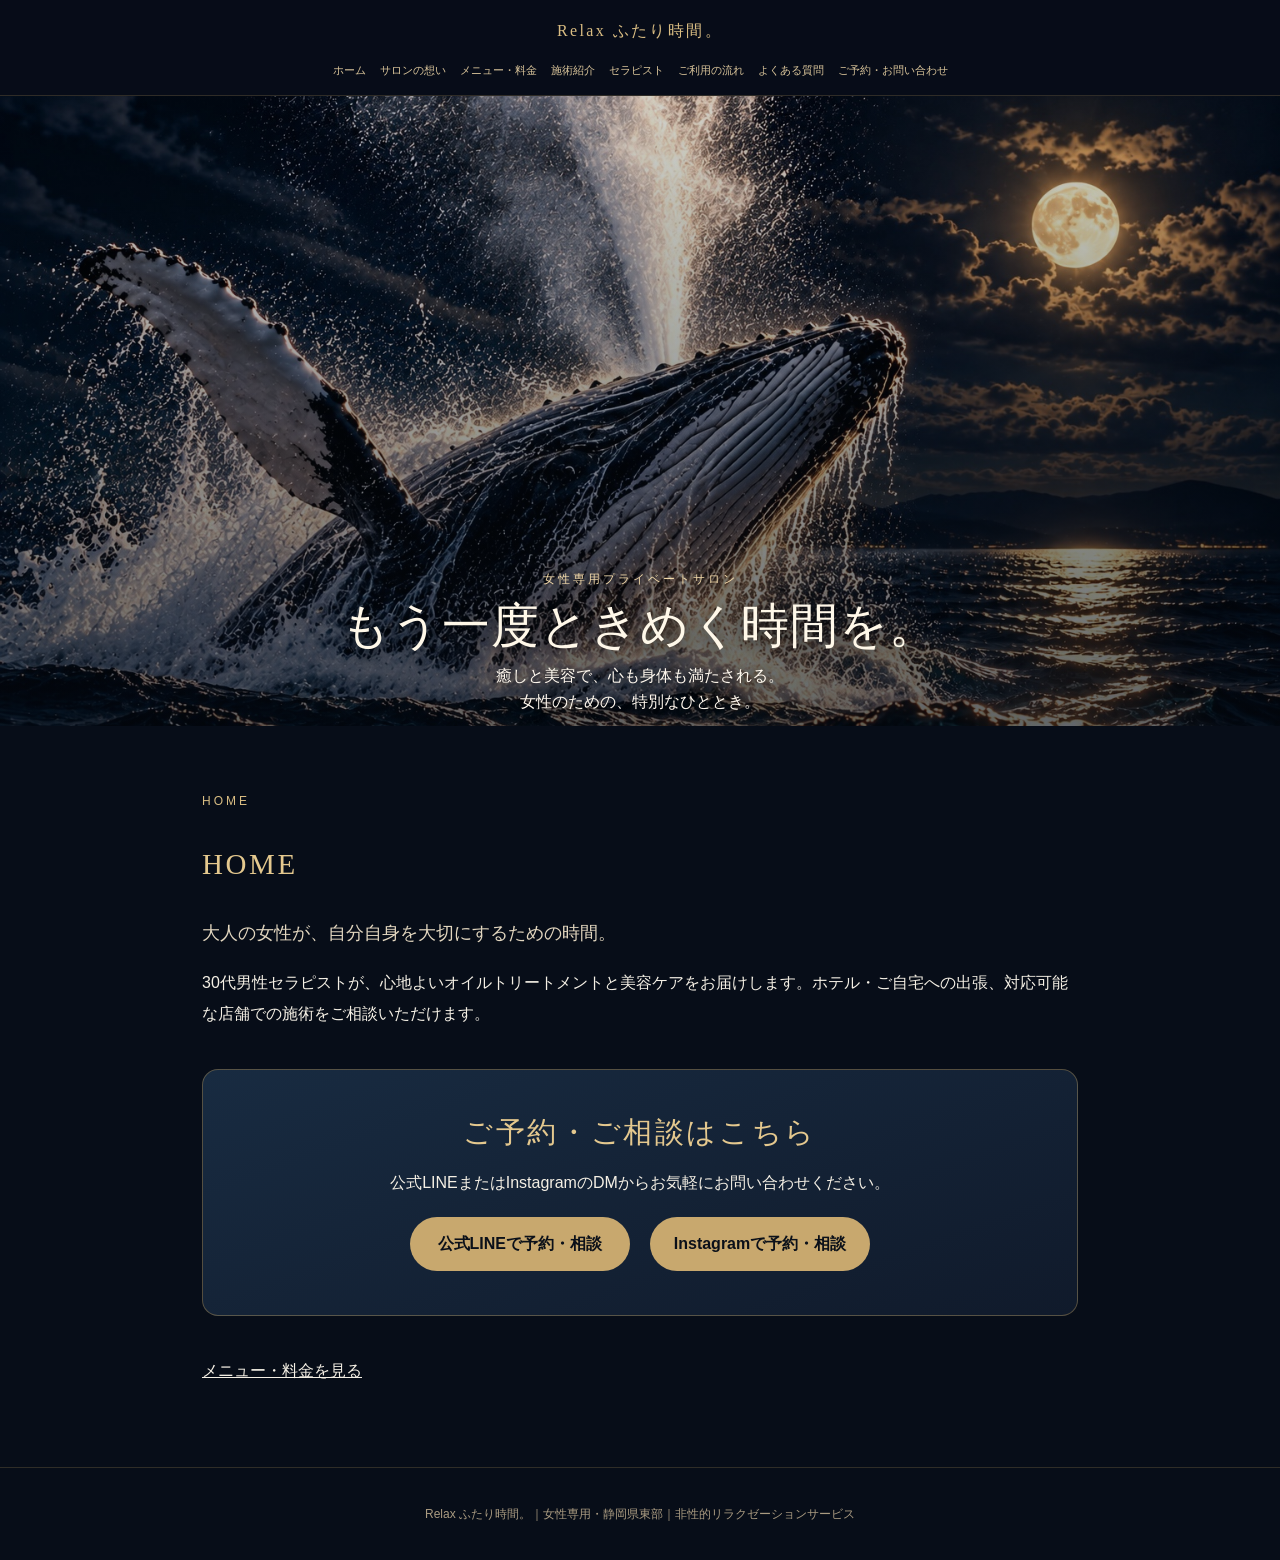
==== index.html @ de9d7dc6 "Add responsive moon layer inside homepage hero" ====
<!doctype html><html lang="ja"><head><meta charset="utf-8"><meta name="viewport" content="width=device-width,initial-scale=1"><meta name="theme-color" content="#070d18"><meta name="description" content="静岡県東部の女性専用リラクゼーション Relax ふたり時間。男性セラピストによるオイルトリートメントと美容ケア。"><title>ホーム | Relax ふたり時間。</title><link rel="stylesheet" href="style.css?v=20261031-moon"></head><body><header><div class="brand">Relax ふたり時間。</div><nav aria-label="メインナビゲーション"><a href="index.html">ホーム</a><a href="concept.html">サロンの想い</a><a href="menu.html">メニュー・料金</a><a href="treatment.html">施術紹介</a><a href="therapist.html">セラピスト</a><a href="flow.html">ご利用の流れ</a><a href="faq.html">よくある質問</a><a href="reservation.html">ご予約・お問い合わせ</a></nav></header><section class="hero"><img class="hero-art" src="images/whale-hero-20261031.jpg" alt="月夜の海から飛び出して潮を吹く大きなクジラ"><span class="hero-moon" aria-hidden="true"></span><div class="hero-copy"><div class="eyebrow">女性専用プライベートサロン</div><h1>もう一度ときめく時間を。</h1><p>癒しと美容で、心も身体も満たされる。<br>女性のための、特別なひととき。</p></div></section><main><div class="eyebrow">HOME</div><h2>HOME</h2><p class="lead">大人の女性が、自分自身を大切にするための時間。</p><p>30代男性セラピストが、心地よいオイルトリートメントと美容ケアをお届けします。ホテル・ご自宅への出張、対応可能な店舗での施術をご相談いただけます。</p><div class="home-booking"><h2>ご予約・ご相談はこちら</h2><p>公式LINEまたはInstagramのDMからお気軽にお問い合わせください。</p><div class="booking-links"><a class="button" href="https://lin.ee/RE0n7UC">公式LINEで予約・相談</a><a class="button" href="https://www.instagram.com/numazu_futari/">Instagramで予約・相談</a></div></div><p><a href="menu.html">メニュー・料金を見る</a></p></main><footer>Relax ふたり時間。｜女性専用・静岡県東部｜非性的リラクゼーションサービス</footer></body></html>
---- style.css ----
*{box-sizing:border-box}body{margin:0;background:#070d18;color:#f5f0e5;font-family:-apple-system,BlinkMacSystemFont,"Hiragino Kaku Gothic ProN",sans-serif;line-height:1.9}a{color:inherit}header{position:sticky;top:0;background:#080d19ee;backdrop-filter:blur(12px);z-index:10;border-bottom:1px solid #9d825044}nav{display:flex;flex-wrap:wrap;gap:14px;justify-content:center;padding:14px}nav a{text-decoration:none;font-size:11px;letter-spacing:.12em;color:#d9c49a}.brand{text-align:center;padding:16px 0 0;font-family:serif;letter-spacing:.15em;color:#d9bd83}.hero{min-height:68vh;display:grid;place-content:center;text-align:center;padding:70px 22px;background:radial-gradient(ellipse at 52% 10%,#b6a47b55,transparent 22%),linear-gradient(180deg,#111c31 0%,#071321 58%,#0c2636 100%);position:relative;overflow:hidden}.moon{width:120px;height:120px;border-radius:50%;background:#f3e5bf;box-shadow:0 0 70px #ead9a799;margin:0 auto 32px}.hero:after{content:'〰  🐋  〰';position:absolute;bottom:30px;left:0;right:0;color:#b4c9d1;font-size:42px;opacity:.7}.eyebrow{color:#d9bd83;letter-spacing:.25em;font-size:12px}h1,h2{font-family:serif;font-weight:400;letter-spacing:.09em}h1{font-size:clamp(30px,6vw,52px)}h2{font-size:29px;color:#e4c88e}main{max-width:920px;margin:auto;padding:64px 22px;min-height:55vh}.lead{font-size:18px;color:#e2d6bf}.panel{background:#111b2a;border:1px solid #9e845044;border-radius:12px;padding:24px;margin:20px 0}.price{display:flex;justify-content:space-between;gap:12px;border-bottom:1px solid #78694a66;padding:14px 0}.price strong{color:#edce91;white-space:nowrap}.button{display:inline-block;background:#c8a86e;color:#0b1019;text-decoration:none;padding:12px 24px;border-radius:30px;font-weight:bold;margin:10px 8px 10px 0}footer{text-align:center;padding:35px;color:#aa9b81;border-top:1px solid #9d825044;font-size:12px}.note{font-size:13px;color:#c8bea9}@media(max-width:500px){nav{gap:10px}nav a{font-size:10px}.price{font-size:14px}main{padding:42px 18px}}
/* 日本語メニュー・施術画像 */
.menu-grid{display:grid;grid-template-columns:repeat(2,minmax(0,1fr));gap:20px;margin:20px 0 42px}.menu-card{background:#121b29;border:1px solid #a98c5a66;border-radius:13px;overflow:hidden}.menu-card img{display:block;width:100%;height:205px;object-fit:cover;background:#222c37}.menu-info{padding:18px}.menu-info h3{font-family:serif;font-weight:400;font-size:18px;color:#ebd49e;margin:0 0 10px}.menu-info strong{font-size:21px;color:#f0cd89}.menu-info p{color:#d5c9b5;font-size:13px;line-height:1.85;margin:12px 0 0}nav{row-gap:8px}nav a{letter-spacing:0}@media(max-width:610px){.menu-grid{grid-template-columns:1fr;gap:18px}.menu-card img{height:210px}.menu-info{padding:17px}nav{gap:9px}nav a{font-size:10px}.brand{font-size:19px}}

/* オリジナル施術画像：黒い施術着、入れ墨なし、落ち着いた室内 */
.treatment-photo{display:block;width:100%;height:210px;background-image:url('images/menu-treatments.jpg');background-repeat:no-repeat;background-size:300% 300%;background-color:#241c17;filter:saturate(.9) contrast(1.04)}
.photo-1{background-position:0% 0%}.photo-2{background-position:50% 0%}.photo-3{background-position:100% 0%}.photo-4{background-position:0% 50%}.photo-5{background-position:50% 50%}.photo-6{background-position:100% 50%}.photo-7{background-position:0% 100%}.photo-8{background-position:50% 100%}.photo-9{background-position:100% 100%}

/* 施術写真の見せ方：顔より手元と施術部位を中心に、落ち着いた室内の雰囲気 */
.menu-card{background:linear-gradient(150deg,#161310,#080c13);border:1px solid #b99a5a77;border-radius:5px;box-shadow:0 12px 30px #0005}.menu-card img{height:250px;object-fit:cover;object-position:center 72%;filter:brightness(.77) saturate(.78) sepia(.12) contrast(1.09);transform:scale(1.18);transform-origin:center 75%}.menu-card{isolation:isolate}.menu-card img{clip-path:inset(0)}.menu-info{position:relative;z-index:1;background:#0d1017}.menu-info h3{font-size:19px}.menu-info strong{font-family:serif;font-size:25px;color:#edcf95}@media(max-width:610px){.menu-card img{height:240px}}

/* トップ：月光と潮吹きクジラを背景にしたヒーロー */
.hero{min-height:64vh;isolation:isolate;background:radial-gradient(circle at 78% 24%,#f7dfad 0 5%,#f7dfad55 6%,transparent 18%),radial-gradient(ellipse at 70% 25%,#3b527c 0%,transparent 56%),linear-gradient(165deg,#091326 4%,#18385b 58%,#0a2738 100%)}
.hero:after{content:'';position:absolute;inset:auto -5% -12% -5%;height:38%;background:repeating-radial-gradient(ellipse at 50% 100%,#5b94ad66 0 2px,transparent 3px 27px);opacity:.55;pointer-events:none;z-index:-1}
.hero-whale{position:absolute;left:8%;top:17%;font-size:clamp(130px,26vw,340px);line-height:1;opacity:.36;transform:rotate(-13deg);filter:grayscale(1) sepia(.45) hue-rotate(165deg) brightness(1.3);z-index:-1}
.hero-whale .spout{position:absolute;font-size:clamp(22px,4vw,50px);left:50%;top:-4%;color:#d6e9f3;transform:rotate(13deg)}
.hero h1{font-size:clamp(17px,4.2vw,48px);white-space:nowrap;letter-spacing:.025em;text-shadow:0 3px 18px #000b}
@media(max-width:600px){.hero{min-height:60vh;padding:72px 12px}.hero-whale{left:-12%;top:24%;font-size:230px;opacity:.29}.hero h1{font-size:clamp(16px,5vw,28px)}}

/* 夜の海と潮吹きクジラのオリジナル背景 */
.hero{background:linear-gradient(90deg,#07172c99,#07172c33 55%,#07172c77),url('images/whale-hero.svg') center 48%/cover no-repeat;min-height:65vh}
.hero:after{content:none}.hero h1{position:relative;z-index:1;white-space:nowrap;font-size:clamp(17px,4vw,48px);text-shadow:0 3px 18px #000}.hero p,.hero .eyebrow{position:relative;z-index:1;text-shadow:0 2px 12px #000}
@media(max-width:600px){.hero{background-position:37% center;min-height:58vh}.hero h1{font-size:clamp(16px,4.9vw,27px)}}

/* ご予約・ご相談：見出し直下に2つの予約先 */
.home-booking{text-align:center;padding:35px 12px 40px;margin:40px 0;background:linear-gradient(160deg,#182b41,#101a2b);border:1px solid #b99a5a66;border-radius:16px}.home-booking h2{margin:0 0 8px}.home-booking p{margin:0 0 14px}.booking-links{display:flex;justify-content:center;gap:12px;flex-wrap:wrap}.booking-links .button{min-width:220px;margin:4px}
@media(max-width:600px){.booking-links{flex-direction:column;align-items:stretch}.booking-links .button{width:100%;min-width:0}}

/* 画像を背景扱いせず直接表示し、スマホでもクジラを隠さない */
.hero{display:flex;flex-direction:column;justify-content:center;align-items:center;min-height:0;padding:0 0 35px;background:#0b1b31;overflow:hidden}.hero-art{display:block;width:100%;height:auto;max-height:650px;object-fit:contain;position:relative;z-index:0}.hero-copy{width:100%;position:relative;z-index:1;padding:20px 12px 5px;text-align:center;background:linear-gradient(180deg,#0b1b31,#102c45)}.hero-copy h1{white-space:nowrap;font-size:clamp(16px,4.7vw,48px);margin:8px 0}.hero-copy p{margin:8px 0}.hero:after{display:none}
@media(max-width:600px){.hero{min-height:0;padding:0 0 20px}.hero-art{max-height:none}.hero-copy{padding:18px 8px 5px}}

/* トップ背景写真と前面の文章 */
.hero{display:grid;place-items:center;isolation:isolate;min-height:560px;min-height:70svh;padding:72px 22px;background:#070d18}
.hero-art{position:absolute;inset:0;z-index:0;width:100%;height:100%;max-height:none;object-fit:cover;object-position:center 52%}
.hero::before{content:"";position:absolute;inset:0;z-index:1;background:linear-gradient(180deg,rgba(3,9,17,.18),rgba(3,9,17,.40) 50%,rgba(3,9,17,.62));pointer-events:none}
.hero-copy{position:relative;z-index:2;width:100%;padding:24px 0;background:none;text-shadow:0 2px 12px #000,0 0 28px #000}
.hero-copy .eyebrow{color:#f4dbab}.hero-copy h1{color:#fff8e9}.hero-copy p{color:#fff8ee}
@media(max-width:600px){.hero{min-height:520px;min-height:68svh;padding:64px 12px}.hero-art{object-position:57% center}.hero-copy{padding:20px 0}.hero-copy p{font-size:14px}}

/* hero-copy-bottom-20261031: 文章を写真内の下端に配置 */
.hero .hero-copy{position:absolute;inset:auto 0 12px;width:100%;padding:0 16px;z-index:2}
.hero .hero-copy h1{margin:4px 0;line-height:1.4}
.hero .hero-copy p{margin:4px 0 0;line-height:1.6}
.hero .hero-copy .eyebrow{line-height:1.5}
@media(max-width:600px){.hero .hero-copy{bottom:10px;padding:0 12px}.hero .hero-copy .eyebrow{font-size:10px}.hero .hero-copy p{font-size:13px}}

/* hero-moon-20261031: スマホのトリミングで隠れる写真内の月を右上に表示 */
.hero-moon{display:none}
@media(max-width:600px){.hero-moon{display:block;position:absolute;top:32px;right:24px;width:68px;height:68px;border-radius:50%;background-image:url('images/whale-hero-20261031.jpg');background-size:1422.222% 948.148%;background-position:86.555% 25.764%;background-repeat:no-repeat;box-shadow:0 0 22px 6px rgba(255,206,122,.28),0 0 55px 14px rgba(245,184,83,.12);z-index:2;pointer-events:none}}
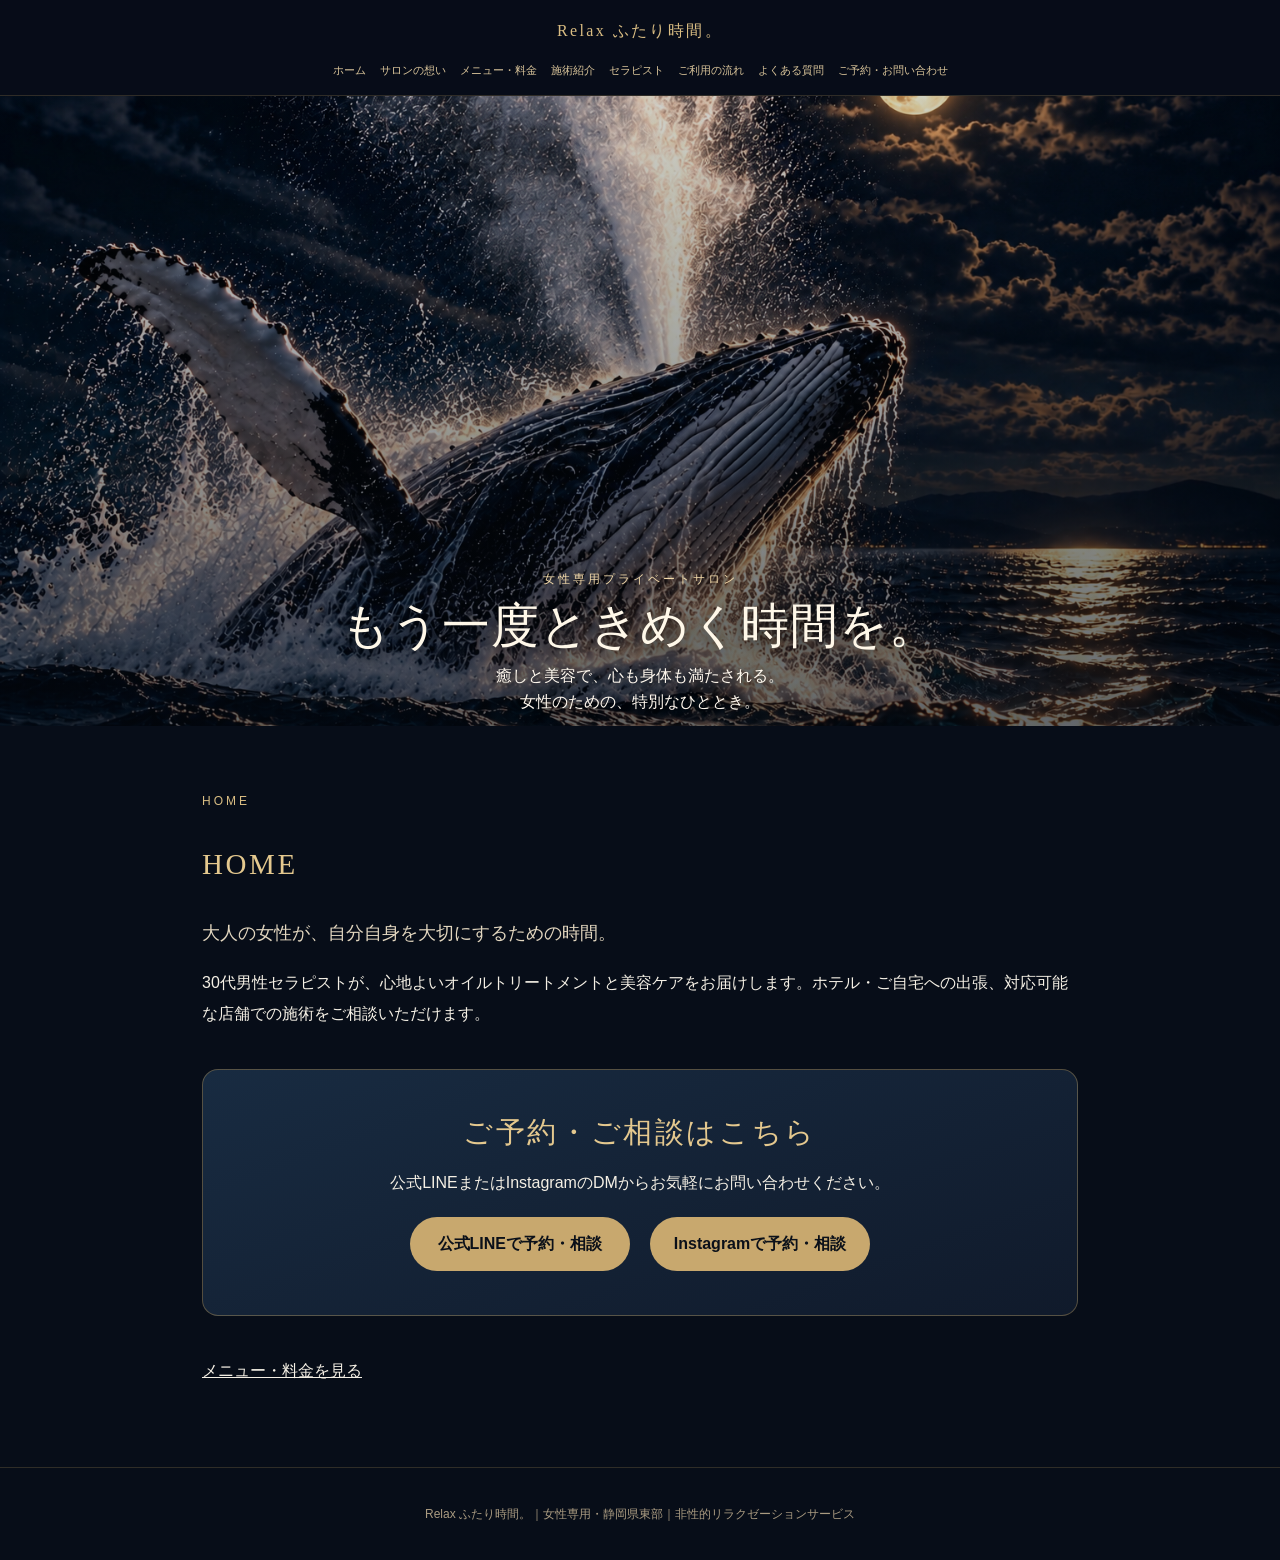
==== commit 040b971c: "Restore whale framing and use photo with one relocated moon" ====
--- a/index.html
+++ b/index.html
@@ -1 +1 @@
-<!doctype html><html lang="ja"><head><meta charset="utf-8"><meta name="viewport" content="width=device-width,initial-scale=1"><meta name="theme-color" content="#070d18"><meta name="description" content="静岡県東部の女性専用リラクゼーション Relax ふたり時間。男性セラピストによるオイルトリートメントと美容ケア。"><title>ホーム | Relax ふたり時間。</title><link rel="stylesheet" href="style.css?v=20261031-moon"></head><body><header><div class="brand">Relax ふたり時間。</div><nav aria-label="メインナビゲーション"><a href="index.html">ホーム</a><a href="concept.html">サロンの想い</a><a href="menu.html">メニュー・料金</a><a href="treatment.html">施術紹介</a><a href="therapist.html">セラピスト</a><a href="flow.html">ご利用の流れ</a><a href="faq.html">よくある質問</a><a href="reservation.html">ご予約・お問い合わせ</a></nav></header><section class="hero"><img class="hero-art" src="images/whale-hero-20261031.jpg" alt="月夜の海から飛び出して潮を吹く大きなクジラ"><span class="hero-moon" aria-hidden="true"></span><div class="hero-copy"><div class="eyebrow">女性専用プライベートサロン</div><h1>もう一度ときめく時間を。</h1><p>癒しと美容で、心も身体も満たされる。<br>女性のための、特別なひととき。</p></div></section><main><div class="eyebrow">HOME</div><h2>HOME</h2><p class="lead">大人の女性が、自分自身を大切にするための時間。</p><p>30代男性セラピストが、心地よいオイルトリートメントと美容ケアをお届けします。ホテル・ご自宅への出張、対応可能な店舗での施術をご相談いただけます。</p><div class="home-booking"><h2>ご予約・ご相談はこちら</h2><p>公式LINEまたはInstagramのDMからお気軽にお問い合わせください。</p><div class="booking-links"><a class="button" href="https://lin.ee/RE0n7UC">公式LINEで予約・相談</a><a class="button" href="https://www.instagram.com/numazu_futari/">Instagramで予約・相談</a></div></div><p><a href="menu.html">メニュー・料金を見る</a></p></main><footer>Relax ふたり時間。｜女性専用・静岡県東部｜非性的リラクゼーションサービス</footer></body></html>+<!doctype html><html lang="ja"><head><meta charset="utf-8"><meta name="viewport" content="width=device-width,initial-scale=1"><meta name="theme-color" content="#070d18"><meta name="description" content="静岡県東部の女性専用リラクゼーション Relax ふたり時間。男性セラピストによるオイルトリートメントと美容ケア。"><title>ホーム | Relax ふたり時間。</title><link rel="stylesheet" href="style.css?v=20261031-balanced"></head><body><header><div class="brand">Relax ふたり時間。</div><nav aria-label="メインナビゲーション"><a href="index.html">ホーム</a><a href="concept.html">サロンの想い</a><a href="menu.html">メニュー・料金</a><a href="treatment.html">施術紹介</a><a href="therapist.html">セラピスト</a><a href="flow.html">ご利用の流れ</a><a href="faq.html">よくある質問</a><a href="reservation.html">ご予約・お問い合わせ</a></nav></header><section class="hero"><img class="hero-art" src="images/whale-moon-balanced-20261031.png" alt="月夜の海から飛び出して潮を吹く大きなクジラ"><div class="hero-copy"><div class="eyebrow">女性専用プライベートサロン</div><h1>もう一度ときめく時間を。</h1><p>癒しと美容で、心も身体も満たされる。<br>女性のための、特別なひととき。</p></div></section><main><div class="eyebrow">HOME</div><h2>HOME</h2><p class="lead">大人の女性が、自分自身を大切にするための時間。</p><p>30代男性セラピストが、心地よいオイルトリートメントと美容ケアをお届けします。ホテル・ご自宅への出張、対応可能な店舗での施術をご相談いただけます。</p><div class="home-booking"><h2>ご予約・ご相談はこちら</h2><p>公式LINEまたはInstagramのDMからお気軽にお問い合わせください。</p><div class="booking-links"><a class="button" href="https://lin.ee/RE0n7UC">公式LINEで予約・相談</a><a class="button" href="https://www.instagram.com/numazu_futari/">Instagramで予約・相談</a></div></div><p><a href="menu.html">メニュー・料金を見る</a></p></main><footer>Relax ふたり時間。｜女性専用・静岡県東部｜非性的リラクゼーションサービス</footer></body></html>
--- a/style.css
+++ b/style.css
@@ -45,6 +45,6 @@
 .hero .hero-copy .eyebrow{line-height:1.5}
 @media(max-width:600px){.hero .hero-copy{bottom:10px;padding:0 12px}.hero .hero-copy .eyebrow{font-size:10px}.hero .hero-copy p{font-size:13px}}
 
-/* hero-moon-20261031: スマホのトリミングで隠れる写真内の月を右上に表示 */
-.hero-moon{display:none}
-@media(max-width:600px){.hero-moon{display:block;position:absolute;top:32px;right:24px;width:68px;height:68px;border-radius:50%;background-image:url('images/whale-hero-20261031.jpg');background-size:1422.222% 948.148%;background-position:86.555% 25.764%;background-repeat:no-repeat;box-shadow:0 0 22px 6px rgba(255,206,122,.28),0 0 55px 14px rgba(245,184,83,.12);z-index:2;pointer-events:none}}
+/* restored-whale-20261031: 元のクジラ位置と画像内の一つの月 */
+@media(max-width:600px){.hero .hero-art{object-position:57% center}}
+@media(max-width:360px){.hero .hero-art{object-position:65% center}}
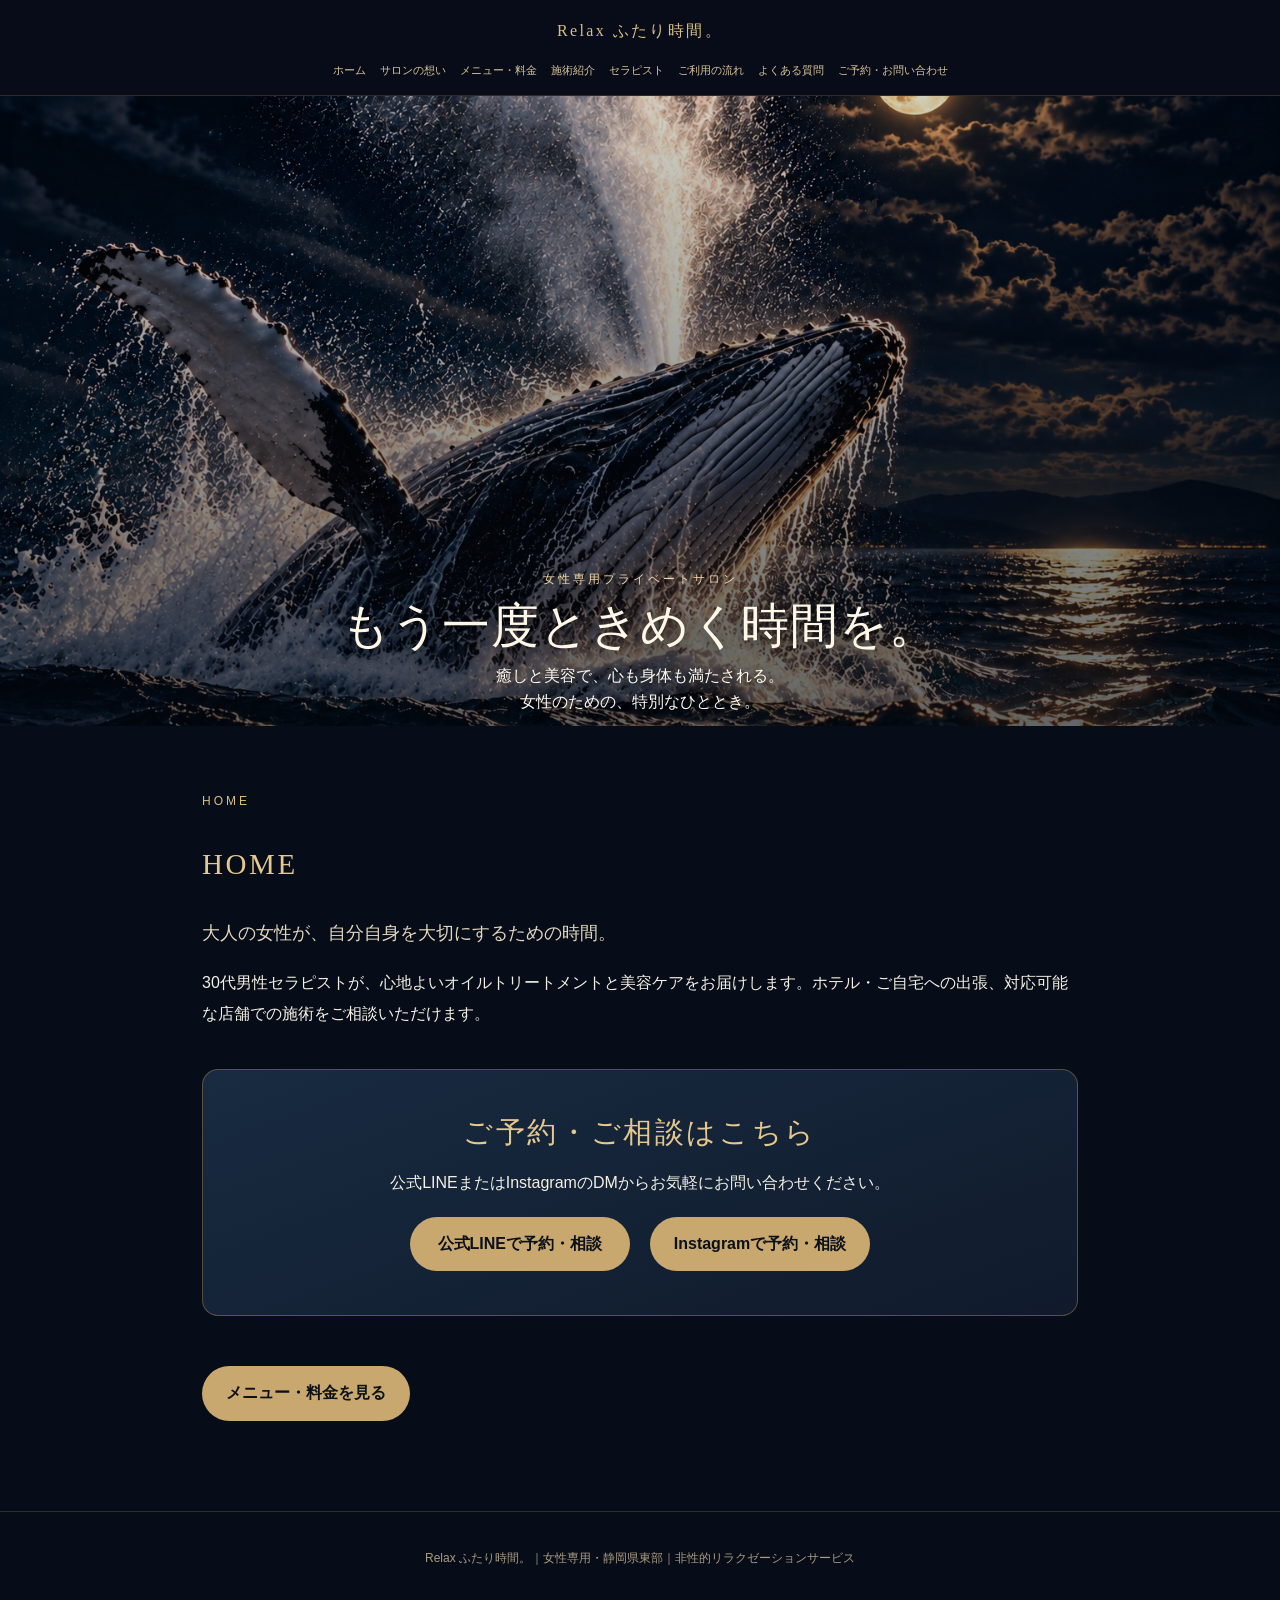
==== commit 2fd492f0: "Style homepage menu link as matching gold button" ====
--- a/index.html
+++ b/index.html
@@ -1 +1 @@
-<!doctype html><html lang="ja"><head><meta charset="utf-8"><meta name="viewport" content="width=device-width,initial-scale=1"><meta name="theme-color" content="#070d18"><meta name="description" content="静岡県東部の女性専用リラクゼーション Relax ふたり時間。男性セラピストによるオイルトリートメントと美容ケア。"><title>ホーム | Relax ふたり時間。</title><link rel="stylesheet" href="style.css?v=20261031-balanced"></head><body><header><div class="brand">Relax ふたり時間。</div><nav aria-label="メインナビゲーション"><a href="index.html">ホーム</a><a href="concept.html">サロンの想い</a><a href="menu.html">メニュー・料金</a><a href="treatment.html">施術紹介</a><a href="therapist.html">セラピスト</a><a href="flow.html">ご利用の流れ</a><a href="faq.html">よくある質問</a><a href="reservation.html">ご予約・お問い合わせ</a></nav></header><section class="hero"><img class="hero-art" src="images/whale-moon-balanced-20261031.png" alt="月夜の海から飛び出して潮を吹く大きなクジラ"><div class="hero-copy"><div class="eyebrow">女性専用プライベートサロン</div><h1>もう一度ときめく時間を。</h1><p>癒しと美容で、心も身体も満たされる。<br>女性のための、特別なひととき。</p></div></section><main><div class="eyebrow">HOME</div><h2>HOME</h2><p class="lead">大人の女性が、自分自身を大切にするための時間。</p><p>30代男性セラピストが、心地よいオイルトリートメントと美容ケアをお届けします。ホテル・ご自宅への出張、対応可能な店舗での施術をご相談いただけます。</p><div class="home-booking"><h2>ご予約・ご相談はこちら</h2><p>公式LINEまたはInstagramのDMからお気軽にお問い合わせください。</p><div class="booking-links"><a class="button" href="https://lin.ee/RE0n7UC">公式LINEで予約・相談</a><a class="button" href="https://www.instagram.com/numazu_futari/">Instagramで予約・相談</a></div></div><p><a href="menu.html">メニュー・料金を見る</a></p></main><footer>Relax ふたり時間。｜女性専用・静岡県東部｜非性的リラクゼーションサービス</footer></body></html>+<!doctype html><html lang="ja"><head><meta charset="utf-8"><meta name="viewport" content="width=device-width,initial-scale=1"><meta name="theme-color" content="#070d18"><meta name="description" content="静岡県東部の女性専用リラクゼーション Relax ふたり時間。男性セラピストによるオイルトリートメントと美容ケア。"><title>ホーム | Relax ふたり時間。</title><link rel="stylesheet" href="style.css?v=20261031-balanced"></head><body><header><div class="brand">Relax ふたり時間。</div><nav aria-label="メインナビゲーション"><a href="index.html">ホーム</a><a href="concept.html">サロンの想い</a><a href="menu.html">メニュー・料金</a><a href="treatment.html">施術紹介</a><a href="therapist.html">セラピスト</a><a href="flow.html">ご利用の流れ</a><a href="faq.html">よくある質問</a><a href="reservation.html">ご予約・お問い合わせ</a></nav></header><section class="hero"><img class="hero-art" src="images/whale-moon-balanced-20261031.png" alt="月夜の海から飛び出して潮を吹く大きなクジラ"><div class="hero-copy"><div class="eyebrow">女性専用プライベートサロン</div><h1>もう一度ときめく時間を。</h1><p>癒しと美容で、心も身体も満たされる。<br>女性のための、特別なひととき。</p></div></section><main><div class="eyebrow">HOME</div><h2>HOME</h2><p class="lead">大人の女性が、自分自身を大切にするための時間。</p><p>30代男性セラピストが、心地よいオイルトリートメントと美容ケアをお届けします。ホテル・ご自宅への出張、対応可能な店舗での施術をご相談いただけます。</p><div class="home-booking"><h2>ご予約・ご相談はこちら</h2><p>公式LINEまたはInstagramのDMからお気軽にお問い合わせください。</p><div class="booking-links"><a class="button" href="https://lin.ee/RE0n7UC">公式LINEで予約・相談</a><a class="button" href="https://www.instagram.com/numazu_futari/">Instagramで予約・相談</a></div></div><p><a class="button" href="menu.html">メニュー・料金を見る</a></p></main><footer>Relax ふたり時間。｜女性専用・静岡県東部｜非性的リラクゼーションサービス</footer></body></html>
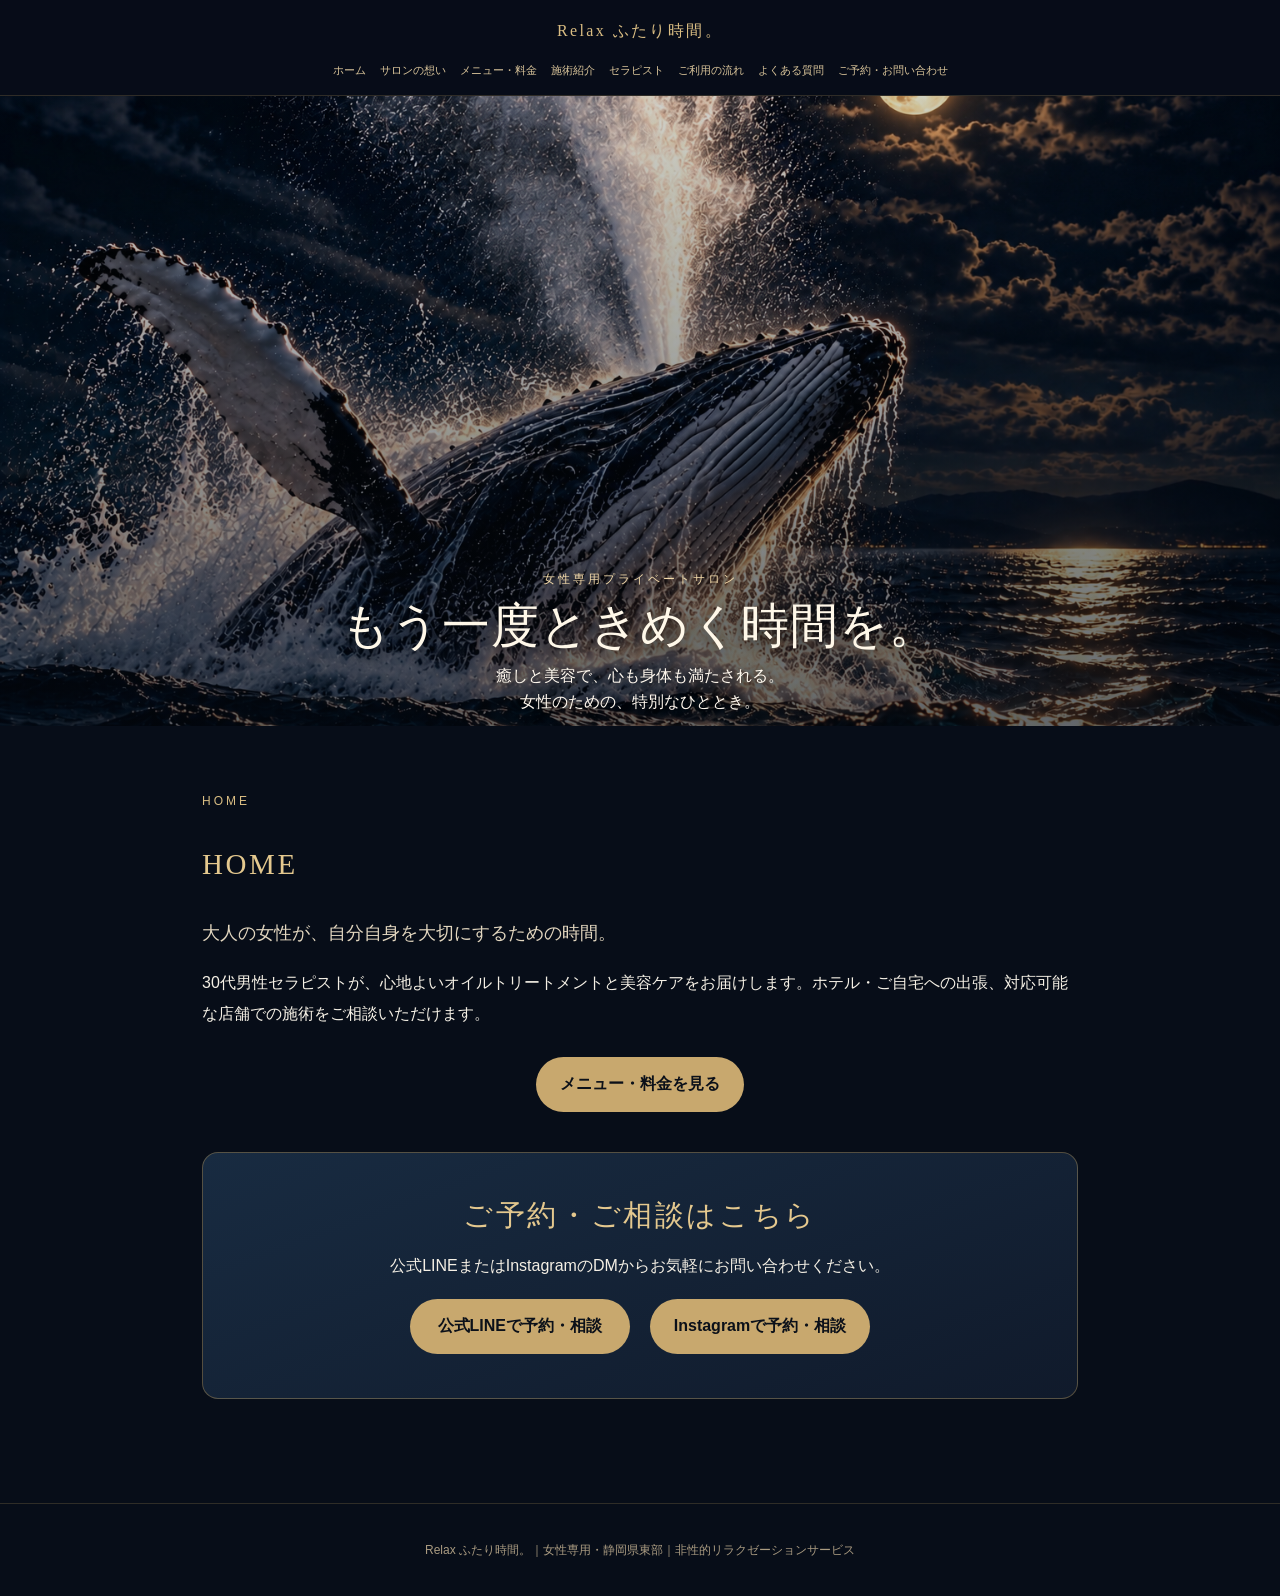
==== commit be4524df: "Center menu button above homepage booking section" ====
--- a/index.html
+++ b/index.html
@@ -1 +1 @@
-<!doctype html><html lang="ja"><head><meta charset="utf-8"><meta name="viewport" content="width=device-width,initial-scale=1"><meta name="theme-color" content="#070d18"><meta name="description" content="静岡県東部の女性専用リラクゼーション Relax ふたり時間。男性セラピストによるオイルトリートメントと美容ケア。"><title>ホーム | Relax ふたり時間。</title><link rel="stylesheet" href="style.css?v=20261031-balanced"></head><body><header><div class="brand">Relax ふたり時間。</div><nav aria-label="メインナビゲーション"><a href="index.html">ホーム</a><a href="concept.html">サロンの想い</a><a href="menu.html">メニュー・料金</a><a href="treatment.html">施術紹介</a><a href="therapist.html">セラピスト</a><a href="flow.html">ご利用の流れ</a><a href="faq.html">よくある質問</a><a href="reservation.html">ご予約・お問い合わせ</a></nav></header><section class="hero"><img class="hero-art" src="images/whale-moon-balanced-20261031.png" alt="月夜の海から飛び出して潮を吹く大きなクジラ"><div class="hero-copy"><div class="eyebrow">女性専用プライベートサロン</div><h1>もう一度ときめく時間を。</h1><p>癒しと美容で、心も身体も満たされる。<br>女性のための、特別なひととき。</p></div></section><main><div class="eyebrow">HOME</div><h2>HOME</h2><p class="lead">大人の女性が、自分自身を大切にするための時間。</p><p>30代男性セラピストが、心地よいオイルトリートメントと美容ケアをお届けします。ホテル・ご自宅への出張、対応可能な店舗での施術をご相談いただけます。</p><div class="home-booking"><h2>ご予約・ご相談はこちら</h2><p>公式LINEまたはInstagramのDMからお気軽にお問い合わせください。</p><div class="booking-links"><a class="button" href="https://lin.ee/RE0n7UC">公式LINEで予約・相談</a><a class="button" href="https://www.instagram.com/numazu_futari/">Instagramで予約・相談</a></div></div><p><a class="button" href="menu.html">メニュー・料金を見る</a></p></main><footer>Relax ふたり時間。｜女性専用・静岡県東部｜非性的リラクゼーションサービス</footer></body></html>+<!doctype html><html lang="ja"><head><meta charset="utf-8"><meta name="viewport" content="width=device-width,initial-scale=1"><meta name="theme-color" content="#070d18"><meta name="description" content="静岡県東部の女性専用リラクゼーション Relax ふたり時間。男性セラピストによるオイルトリートメントと美容ケア。"><title>ホーム | Relax ふたり時間。</title><link rel="stylesheet" href="style.css?v=20261031-balanced"></head><body><header><div class="brand">Relax ふたり時間。</div><nav aria-label="メインナビゲーション"><a href="index.html">ホーム</a><a href="concept.html">サロンの想い</a><a href="menu.html">メニュー・料金</a><a href="treatment.html">施術紹介</a><a href="therapist.html">セラピスト</a><a href="flow.html">ご利用の流れ</a><a href="faq.html">よくある質問</a><a href="reservation.html">ご予約・お問い合わせ</a></nav></header><section class="hero"><img class="hero-art" src="images/whale-moon-balanced-20261031.png" alt="月夜の海から飛び出して潮を吹く大きなクジラ"><div class="hero-copy"><div class="eyebrow">女性専用プライベートサロン</div><h1>もう一度ときめく時間を。</h1><p>癒しと美容で、心も身体も満たされる。<br>女性のための、特別なひととき。</p></div></section><main><div class="eyebrow">HOME</div><h2>HOME</h2><p class="lead">大人の女性が、自分自身を大切にするための時間。</p><p>30代男性セラピストが、心地よいオイルトリートメントと美容ケアをお届けします。ホテル・ご自宅への出張、対応可能な店舗での施術をご相談いただけます。</p><p style="text-align:center;margin:28px 0"><a class="button" style="margin:0" href="menu.html">メニュー・料金を見る</a></p><div class="home-booking"><h2>ご予約・ご相談はこちら</h2><p>公式LINEまたはInstagramのDMからお気軽にお問い合わせください。</p><div class="booking-links"><a class="button" href="https://lin.ee/RE0n7UC">公式LINEで予約・相談</a><a class="button" href="https://www.instagram.com/numazu_futari/">Instagramで予約・相談</a></div></div></main><footer>Relax ふたり時間。｜女性専用・静岡県東部｜非性的リラクゼーションサービス</footer></body></html>
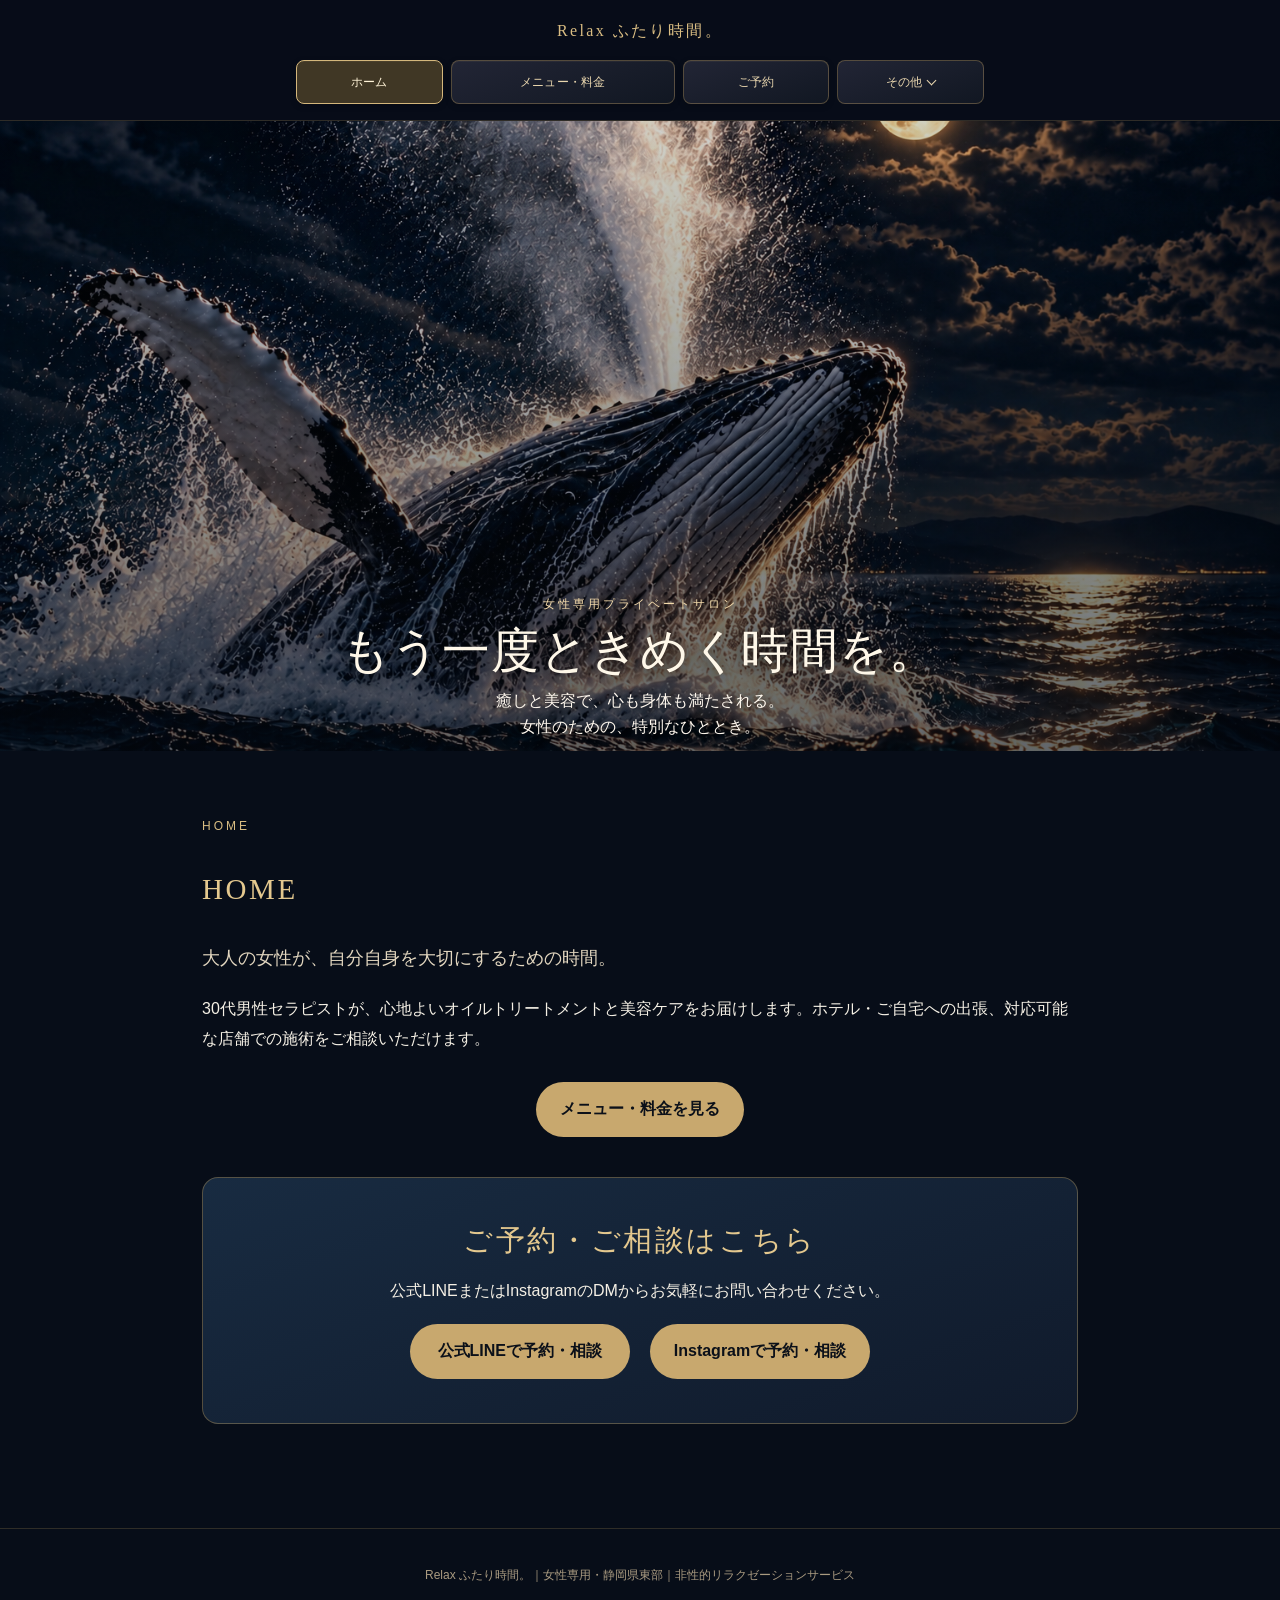
==== commit 97e69b46: "Simplify navigation to three links and expandable More menu" ====
--- a/index.html
+++ b/index.html
@@ -1 +1 @@
-<!doctype html><html lang="ja"><head><meta charset="utf-8"><meta name="viewport" content="width=device-width,initial-scale=1"><meta name="theme-color" content="#070d18"><meta name="description" content="静岡県東部の女性専用リラクゼーション Relax ふたり時間。男性セラピストによるオイルトリートメントと美容ケア。"><title>ホーム | Relax ふたり時間。</title><link rel="stylesheet" href="style.css?v=20261031-balanced"></head><body><header><div class="brand">Relax ふたり時間。</div><nav aria-label="メインナビゲーション"><a href="index.html">ホーム</a><a href="concept.html">サロンの想い</a><a href="menu.html">メニュー・料金</a><a href="treatment.html">施術紹介</a><a href="therapist.html">セラピスト</a><a href="flow.html">ご利用の流れ</a><a href="faq.html">よくある質問</a><a href="reservation.html">ご予約・お問い合わせ</a></nav></header><section class="hero"><img class="hero-art" src="images/whale-moon-balanced-20261031.png" alt="月夜の海から飛び出して潮を吹く大きなクジラ"><div class="hero-copy"><div class="eyebrow">女性専用プライベートサロン</div><h1>もう一度ときめく時間を。</h1><p>癒しと美容で、心も身体も満たされる。<br>女性のための、特別なひととき。</p></div></section><main><div class="eyebrow">HOME</div><h2>HOME</h2><p class="lead">大人の女性が、自分自身を大切にするための時間。</p><p>30代男性セラピストが、心地よいオイルトリートメントと美容ケアをお届けします。ホテル・ご自宅への出張、対応可能な店舗での施術をご相談いただけます。</p><p style="text-align:center;margin:28px 0"><a class="button" style="margin:0" href="menu.html">メニュー・料金を見る</a></p><div class="home-booking"><h2>ご予約・ご相談はこちら</h2><p>公式LINEまたはInstagramのDMからお気軽にお問い合わせください。</p><div class="booking-links"><a class="button" href="https://lin.ee/RE0n7UC">公式LINEで予約・相談</a><a class="button" href="https://www.instagram.com/numazu_futari/">Instagramで予約・相談</a></div></div></main><footer>Relax ふたり時間。｜女性専用・静岡県東部｜非性的リラクゼーションサービス</footer></body></html>+<!doctype html><html lang="ja"><head><meta charset="utf-8"><meta name="viewport" content="width=device-width,initial-scale=1"><meta name="theme-color" content="#070d18"><meta name="description" content="静岡県東部の女性専用リラクゼーション Relax ふたり時間。男性セラピストによるオイルトリートメントと美容ケア。"><title>ホーム | Relax ふたり時間。</title><link rel="stylesheet" href="style.css?v=20261101-compact"></head><body><header><div class="brand">Relax ふたり時間。</div><nav class="compact-nav" aria-label="メインナビゲーション"><a href="index.html" aria-current="page">ホーム</a><a href="menu.html">メニュー・料金</a><a href="reservation.html">ご予約</a><details class="nav-more"><summary>その他</summary><div class="nav-more-links"><a href="concept.html">サロンの想い</a><a href="treatment.html">施術紹介</a><a href="therapist.html">セラピスト</a><a href="flow.html">ご利用の流れ</a><a href="faq.html">よくある質問</a></div></details></nav></header><section class="hero"><img class="hero-art" src="images/whale-moon-balanced-20261031.png" alt="月夜の海から飛び出して潮を吹く大きなクジラ"><div class="hero-copy"><div class="eyebrow">女性専用プライベートサロン</div><h1>もう一度ときめく時間を。</h1><p>癒しと美容で、心も身体も満たされる。<br>女性のための、特別なひととき。</p></div></section><main><div class="eyebrow">HOME</div><h2>HOME</h2><p class="lead">大人の女性が、自分自身を大切にするための時間。</p><p>30代男性セラピストが、心地よいオイルトリートメントと美容ケアをお届けします。ホテル・ご自宅への出張、対応可能な店舗での施術をご相談いただけます。</p><p style="text-align:center;margin:28px 0"><a class="button" style="margin:0" href="menu.html">メニュー・料金を見る</a></p><div class="home-booking"><h2>ご予約・ご相談はこちら</h2><p>公式LINEまたはInstagramのDMからお気軽にお問い合わせください。</p><div class="booking-links"><a class="button" href="https://lin.ee/RE0n7UC">公式LINEで予約・相談</a><a class="button" href="https://www.instagram.com/numazu_futari/">Instagramで予約・相談</a></div></div></main><footer>Relax ふたり時間。｜女性専用・静岡県東部｜非性的リラクゼーションサービス</footer></body></html>
--- a/style.css
+++ b/style.css
@@ -48,3 +48,25 @@
 /* restored-whale-20261031: 元のクジラ位置と画像内の一つの月 */
 @media(max-width:600px){.hero .hero-art{object-position:57% center}}
 @media(max-width:360px){.hero .hero-art{object-position:65% center}}
+
+/* page-navigation-buttons-20261101 */
+header nav,footer nav{gap:8px;max-width:1100px;margin:0 auto;padding:14px 16px 16px}
+header nav a,footer nav a{display:inline-flex;align-items:center;justify-content:center;min-height:44px;padding:9px 15px;border:1px solid #a68a576e;border-radius:8px;background:linear-gradient(160deg,#222535,#111722);box-shadow:0 2px 6px #0003,inset 0 1px 0 #f5d99b0d;color:#ead7af;font-size:12px;line-height:1.5;letter-spacing:.02em;text-align:center;text-decoration:none;transition:background .18s,border-color .18s,color .18s}
+header nav a:hover,footer nav a:hover{background:#343023;border-color:#d4b77c;color:#fff3d7}
+header nav a:focus-visible,footer nav a:focus-visible{outline:2px solid #f0d6a0;outline-offset:3px}
+header nav a:active,footer nav a:active{background:#473b29}
+@media(max-width:600px){header nav,footer nav{gap:6px;padding:12px 10px}header nav a,footer nav a{flex:1 1 calc(25% - 6px);min-width:0;min-height:44px;padding:7px 5px;font-size:11px;letter-spacing:0}}
+
+/* compact-navigation-20261101 */
+header nav.compact-nav{display:grid;grid-template-columns:.85fr 1.3fr .85fr .85fr;position:relative;max-width:720px;gap:8px}
+header .compact-nav>a,header .nav-more>summary{display:flex;align-items:center;justify-content:center;min-height:44px;margin:0;padding:8px 6px;border:1px solid #a68a576e;border-radius:8px;background:linear-gradient(160deg,#222535,#111722);color:#ead7af;font:inherit;font-size:12px;line-height:1.5;text-align:center;text-decoration:none;cursor:pointer}
+header .nav-more{min-width:0}
+header .nav-more>summary{list-style:none;gap:6px}
+header .nav-more>summary::-webkit-details-marker{display:none}
+header .nav-more>summary::after{content:"";width:6px;height:6px;border-right:1px solid currentColor;border-bottom:1px solid currentColor;transform:rotate(45deg);margin-top:-3px}
+header .nav-more[open]>summary::after{transform:rotate(225deg);margin-top:3px}
+header .nav-more[open]>summary,header .compact-nav a[aria-current="page"]{background:#403725;border-color:#d4b77c;color:#fff3d7}
+header .nav-more>summary:focus-visible{outline:2px solid #f0d6a0;outline-offset:3px}
+header .nav-more-links{position:absolute;right:16px;top:calc(100% - 8px);width:min(280px,calc(100% - 32px));display:grid;gap:6px;padding:12px;background:#0d1421;border:1px solid #a68a5780;border-radius:12px;box-shadow:0 14px 32px #0009;z-index:20}
+header .nav-more-links a{justify-content:flex-start;padding:11px 14px;font-size:13px}
+@media(max-width:600px){header nav.compact-nav{gap:6px;padding:12px 10px}header .compact-nav>a,header .nav-more>summary{font-size:11px;letter-spacing:0}.nav-more-links{max-height:65svh;overflow-y:auto}}
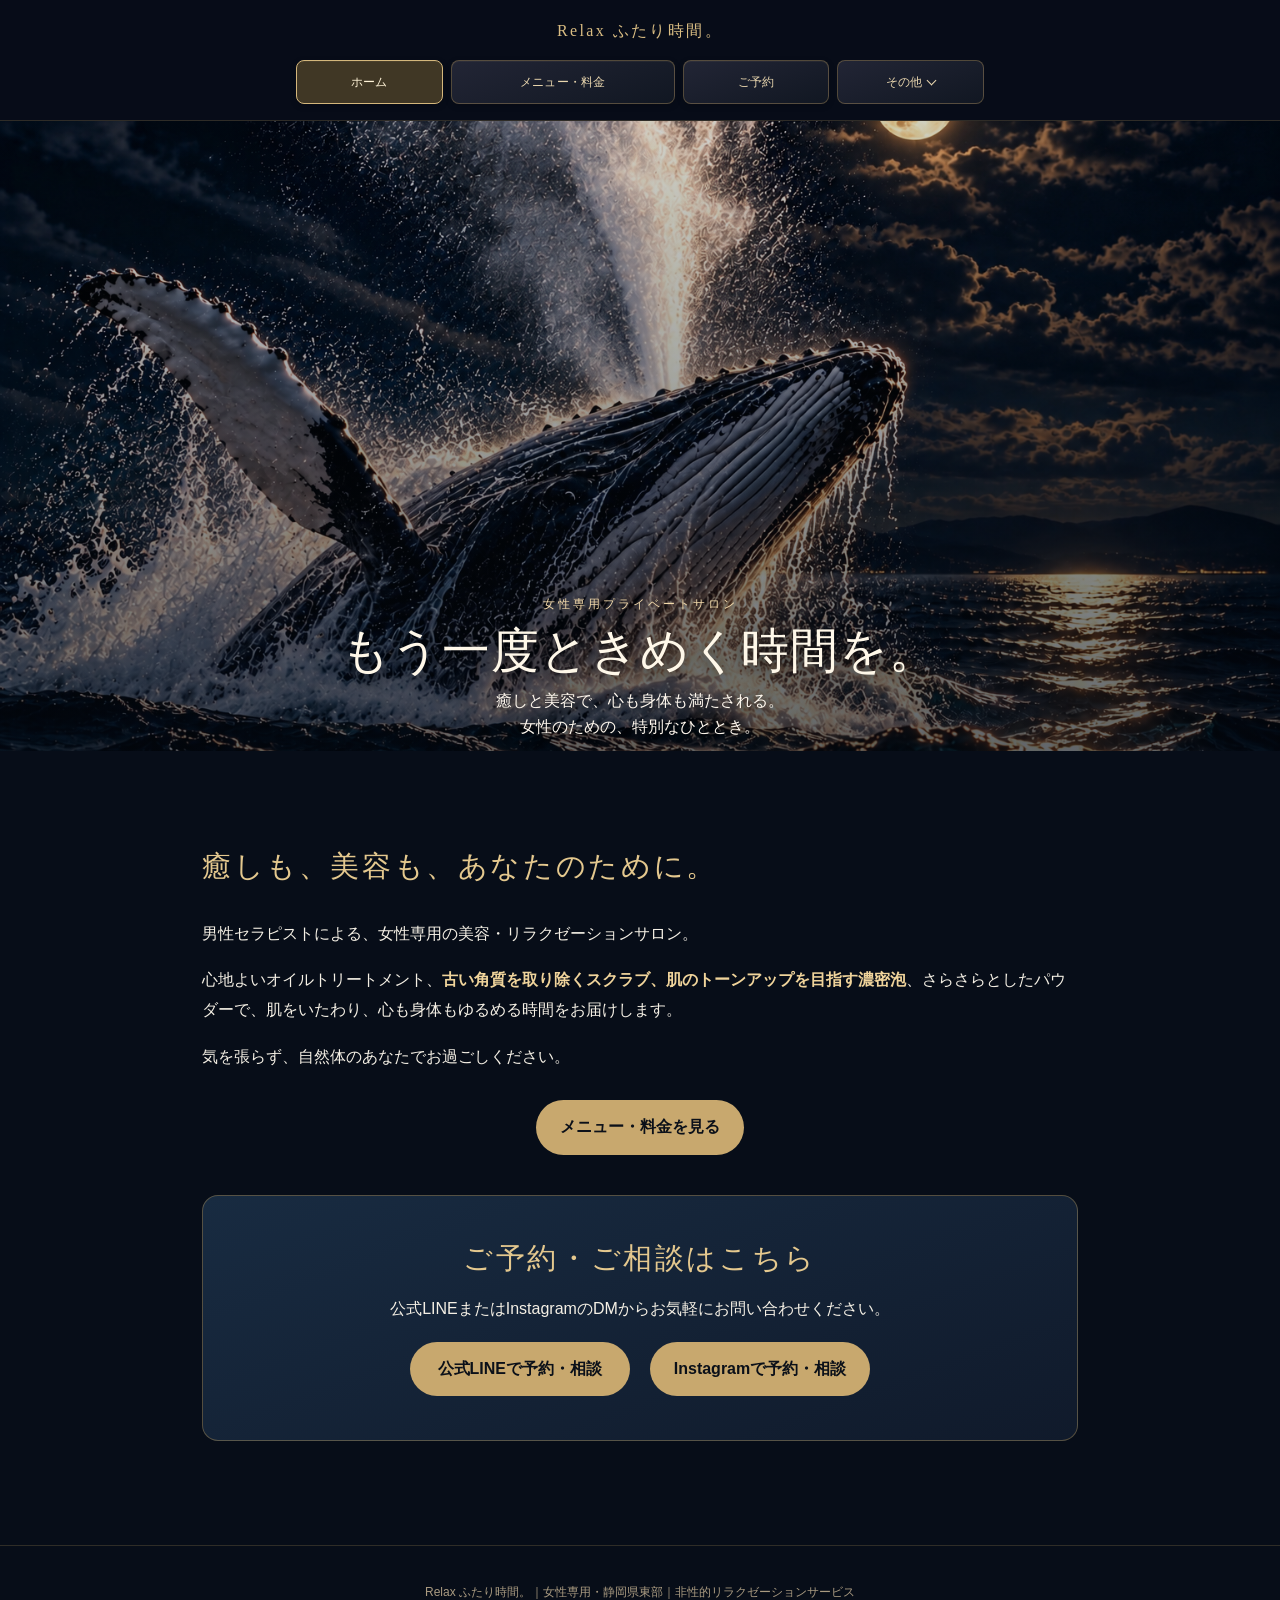
==== commit 8a03abfb: "Update homepage introduction with exfoliation and skin tone-up wording" ====
--- a/index.html
+++ b/index.html
@@ -1 +1 @@
-<!doctype html><html lang="ja"><head><meta charset="utf-8"><meta name="viewport" content="width=device-width,initial-scale=1"><meta name="theme-color" content="#070d18"><meta name="description" content="静岡県東部の女性専用リラクゼーション Relax ふたり時間。男性セラピストによるオイルトリートメントと美容ケア。"><title>ホーム | Relax ふたり時間。</title><link rel="stylesheet" href="style.css?v=20261101-compact"></head><body><header><div class="brand">Relax ふたり時間。</div><nav class="compact-nav" aria-label="メインナビゲーション"><a href="index.html" aria-current="page">ホーム</a><a href="menu.html">メニュー・料金</a><a href="reservation.html">ご予約</a><details class="nav-more"><summary>その他</summary><div class="nav-more-links"><a href="concept.html">サロンの想い</a><a href="treatment.html">施術紹介</a><a href="therapist.html">セラピスト</a><a href="flow.html">ご利用の流れ</a><a href="faq.html">よくある質問</a></div></details></nav></header><section class="hero"><img class="hero-art" src="images/whale-moon-balanced-20261031.png" alt="月夜の海から飛び出して潮を吹く大きなクジラ"><div class="hero-copy"><div class="eyebrow">女性専用プライベートサロン</div><h1>もう一度ときめく時間を。</h1><p>癒しと美容で、心も身体も満たされる。<br>女性のための、特別なひととき。</p></div></section><main><div class="eyebrow">HOME</div><h2>HOME</h2><p class="lead">大人の女性が、自分自身を大切にするための時間。</p><p>30代男性セラピストが、心地よいオイルトリートメントと美容ケアをお届けします。ホテル・ご自宅への出張、対応可能な店舗での施術をご相談いただけます。</p><p style="text-align:center;margin:28px 0"><a class="button" style="margin:0" href="menu.html">メニュー・料金を見る</a></p><div class="home-booking"><h2>ご予約・ご相談はこちら</h2><p>公式LINEまたはInstagramのDMからお気軽にお問い合わせください。</p><div class="booking-links"><a class="button" href="https://lin.ee/RE0n7UC">公式LINEで予約・相談</a><a class="button" href="https://www.instagram.com/numazu_futari/">Instagramで予約・相談</a></div></div></main><footer>Relax ふたり時間。｜女性専用・静岡県東部｜非性的リラクゼーションサービス</footer></body></html>+<!doctype html><html lang="ja"><head><meta charset="utf-8"><meta name="viewport" content="width=device-width,initial-scale=1"><meta name="theme-color" content="#070d18"><meta name="description" content="静岡県東部の女性専用リラクゼーション Relax ふたり時間。男性セラピストによるオイルトリートメントと美容ケア。"><title>ホーム | Relax ふたり時間。</title><link rel="stylesheet" href="style.css?v=20261101-compact"></head><body><header><div class="brand">Relax ふたり時間。</div><nav class="compact-nav" aria-label="メインナビゲーション"><a href="index.html" aria-current="page">ホーム</a><a href="menu.html">メニュー・料金</a><a href="reservation.html">ご予約</a><details class="nav-more"><summary>その他</summary><div class="nav-more-links"><a href="concept.html">サロンの想い</a><a href="treatment.html">施術紹介</a><a href="therapist.html">セラピスト</a><a href="flow.html">ご利用の流れ</a><a href="faq.html">よくある質問</a></div></details></nav></header><section class="hero"><img class="hero-art" src="images/whale-moon-balanced-20261031.png" alt="月夜の海から飛び出して潮を吹く大きなクジラ"><div class="hero-copy"><div class="eyebrow">女性専用プライベートサロン</div><h1>もう一度ときめく時間を。</h1><p>癒しと美容で、心も身体も満たされる。<br>女性のための、特別なひととき。</p></div></section><main><h2>癒しも、美容も、あなたのために。</h2><p>男性セラピストによる、女性専用の美容・リラクゼーションサロン。</p><p>心地よいオイルトリートメント、<strong style="color:#f0d49b">古い角質を取り除くスクラブ、肌のトーンアップを目指す濃密泡</strong>、さらさらとしたパウダーで、肌をいたわり、心も身体もゆるめる時間をお届けします。</p><p>気を張らず、自然体のあなたでお過ごしください。</p><p style="text-align:center;margin:28px 0"><a class="button" style="margin:0" href="menu.html">メニュー・料金を見る</a></p><div class="home-booking"><h2>ご予約・ご相談はこちら</h2><p>公式LINEまたはInstagramのDMからお気軽にお問い合わせください。</p><div class="booking-links"><a class="button" href="https://lin.ee/RE0n7UC">公式LINEで予約・相談</a><a class="button" href="https://www.instagram.com/numazu_futari/">Instagramで予約・相談</a></div></div></main><footer>Relax ふたり時間。｜女性専用・静岡県東部｜非性的リラクゼーションサービス</footer></body></html>
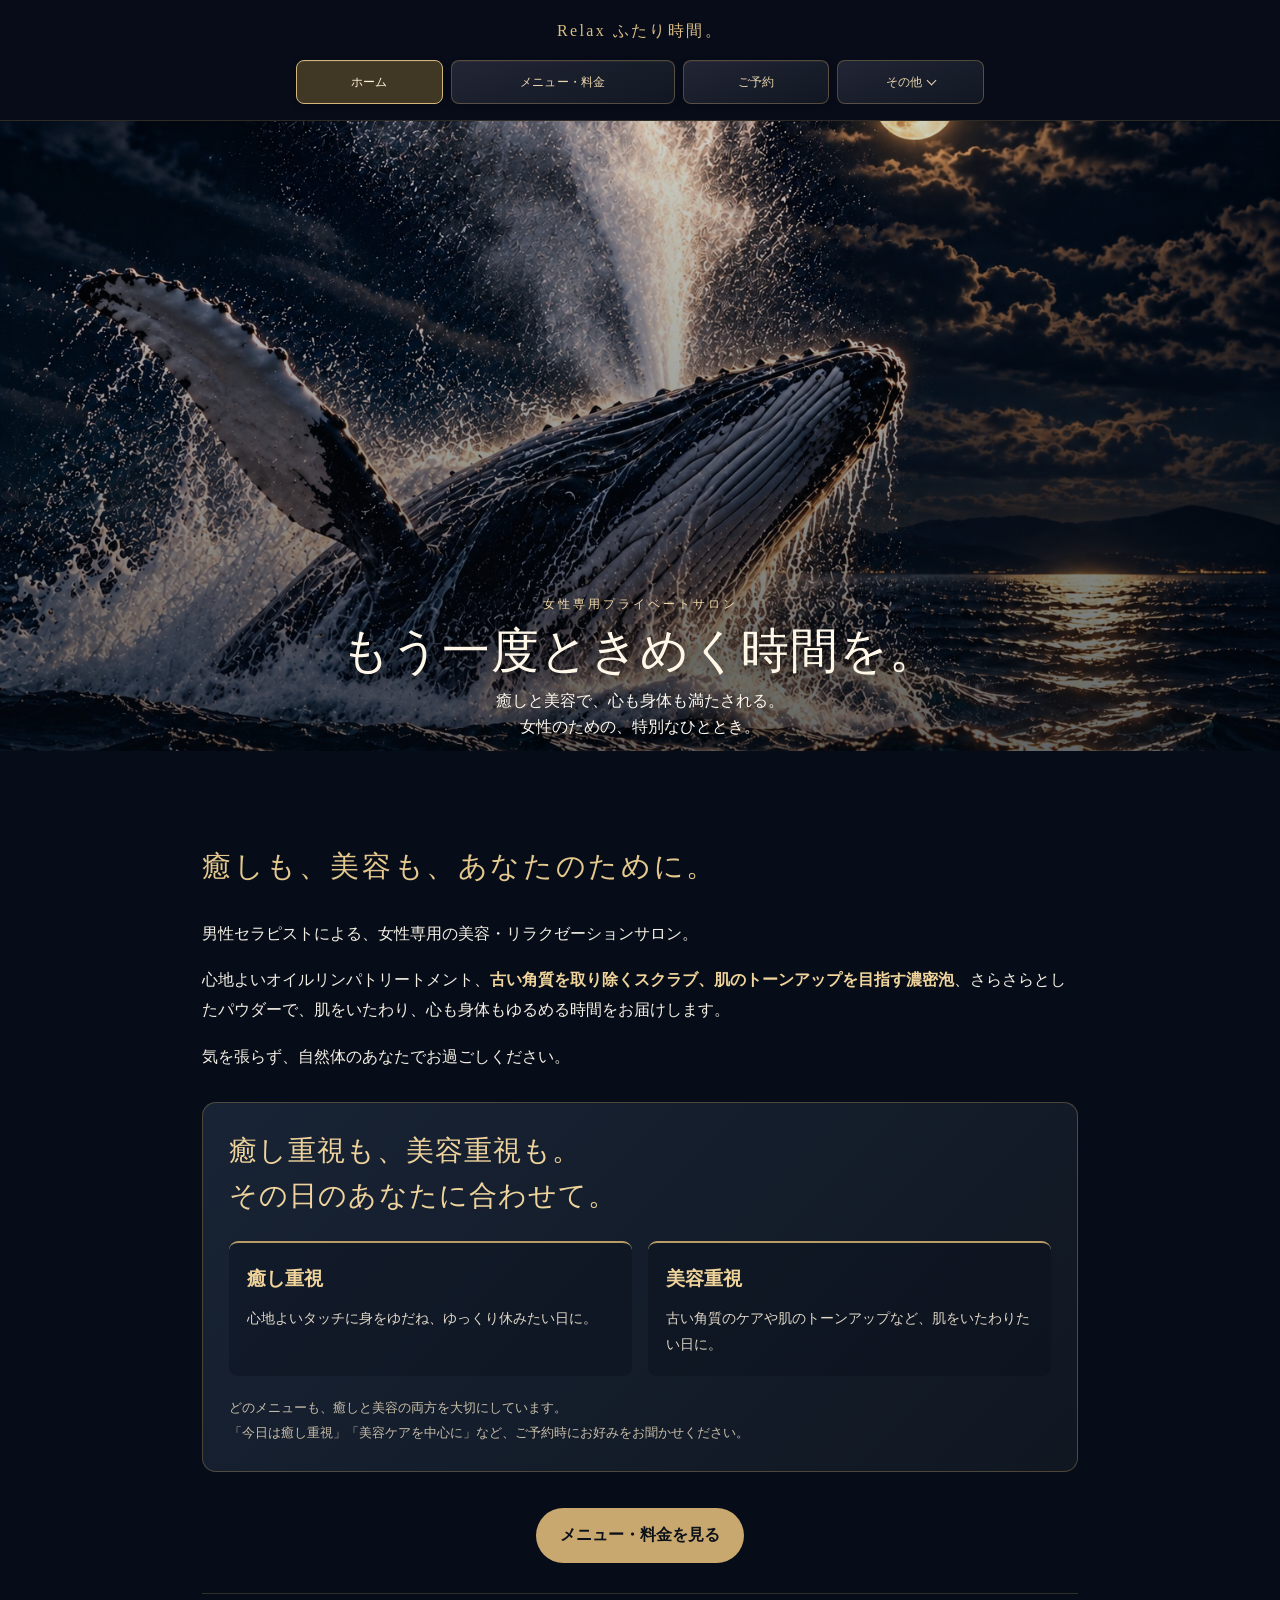
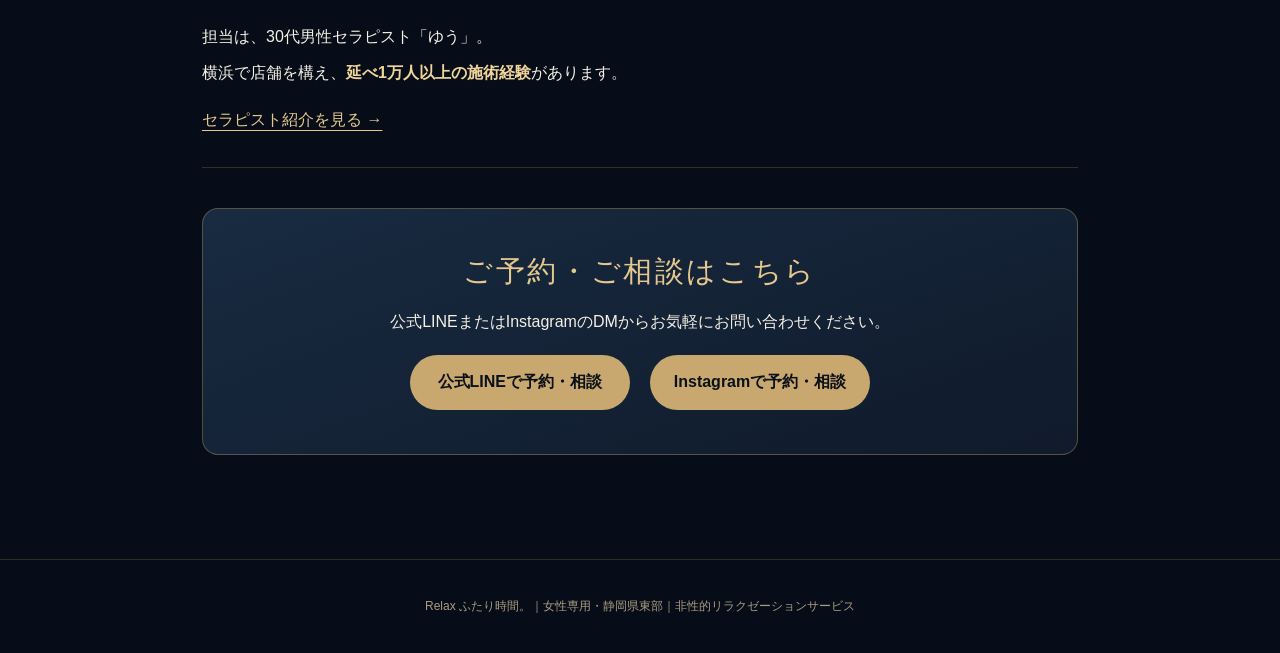
==== commit 2dce190f: "Unify treatment naming and add relaxation or beauty preference guidance" ====
--- a/index.html
+++ b/index.html
@@ -1 +1 @@
-<!doctype html><html lang="ja"><head><meta charset="utf-8"><meta name="viewport" content="width=device-width,initial-scale=1"><meta name="theme-color" content="#070d18"><meta name="description" content="静岡県東部の女性専用リラクゼーション Relax ふたり時間。男性セラピストによるオイルトリートメントと美容ケア。"><title>ホーム | Relax ふたり時間。</title><link rel="stylesheet" href="style.css?v=20261101-compact"></head><body><header><div class="brand">Relax ふたり時間。</div><nav class="compact-nav" aria-label="メインナビゲーション"><a href="index.html" aria-current="page">ホーム</a><a href="menu.html">メニュー・料金</a><a href="reservation.html">ご予約</a><details class="nav-more"><summary>その他</summary><div class="nav-more-links"><a href="concept.html">サロンの想い</a><a href="treatment.html">施術紹介</a><a href="therapist.html">セラピスト</a><a href="flow.html">ご利用の流れ</a><a href="faq.html">よくある質問</a></div></details></nav></header><section class="hero"><img class="hero-art" src="images/whale-moon-balanced-20261031.png" alt="月夜の海から飛び出して潮を吹く大きなクジラ"><div class="hero-copy"><div class="eyebrow">女性専用プライベートサロン</div><h1>もう一度ときめく時間を。</h1><p>癒しと美容で、心も身体も満たされる。<br>女性のための、特別なひととき。</p></div></section><main><h2>癒しも、美容も、あなたのために。</h2><p>男性セラピストによる、女性専用の美容・リラクゼーションサロン。</p><p>心地よいオイルトリートメント、<strong style="color:#f0d49b">古い角質を取り除くスクラブ、肌のトーンアップを目指す濃密泡</strong>、さらさらとしたパウダーで、肌をいたわり、心も身体もゆるめる時間をお届けします。</p><p>気を張らず、自然体のあなたでお過ごしください。</p><p style="text-align:center;margin:28px 0"><a class="button" style="margin:0" href="menu.html">メニュー・料金を見る</a></p><div class="home-booking"><h2>ご予約・ご相談はこちら</h2><p>公式LINEまたはInstagramのDMからお気軽にお問い合わせください。</p><div class="booking-links"><a class="button" href="https://lin.ee/RE0n7UC">公式LINEで予約・相談</a><a class="button" href="https://www.instagram.com/numazu_futari/">Instagramで予約・相談</a></div></div></main><footer>Relax ふたり時間。｜女性専用・静岡県東部｜非性的リラクゼーションサービス</footer></body></html>+<!doctype html><html lang="ja"><head><meta charset="utf-8"><meta name="viewport" content="width=device-width,initial-scale=1"><meta name="theme-color" content="#070d18"><meta name="description" content="静岡県東部の女性専用リラクゼーション Relax ふたり時間。男性セラピストによるオイルリンパトリートメントと美容ケア。"><title>ホーム | Relax ふたり時間。</title><link rel="stylesheet" href="style.css?v=20261101-compact"><style>.care-choice{margin:30px 0 36px;padding:26px;border:1px solid #a68a5766;border-radius:14px;background:linear-gradient(135deg,#182335,#101721)}.care-choice h2{font-size:clamp(22px,4.6vw,28px);line-height:1.6;margin:0 0 22px;color:#eed39c;letter-spacing:.04em}.care-choice-grid{display:grid;grid-template-columns:1fr 1fr;gap:16px}.care-choice-grid>div{padding:18px;background:#080d1855;border-radius:9px;border-top:2px solid #b89b65}.care-choice h3{font-size:19px;color:#f0d49b;margin:0 0 8px}.care-choice p{font-size:14px;line-height:1.9;margin:0;color:#e0d7c7}.care-choice .care-choice-note{margin-top:20px;color:#c8bea9;font-size:13px}.therapist-brief{padding:22px 0;margin:30px 0;border-top:1px solid #a68a5744;border-bottom:1px solid #a68a5744}.therapist-brief p{margin:6px 0;line-height:1.9}.therapist-brief strong{color:#f0d49b}.therapist-brief a{display:inline-block;padding:10px 0;color:#e4c88e;text-underline-offset:5px}@media(max-width:550px){.care-choice{padding:22px 18px}.care-choice-grid{grid-template-columns:1fr;gap:12px}.care-choice-grid>div{padding:15px}.care-choice h2{font-size:23px}}</style></head><body><header><div class="brand">Relax ふたり時間。</div><nav class="compact-nav" aria-label="メインナビゲーション"><a href="index.html" aria-current="page">ホーム</a><a href="menu.html">メニュー・料金</a><a href="reservation.html">ご予約</a><details class="nav-more"><summary>その他</summary><div class="nav-more-links"><a href="concept.html">サロンの想い</a><a href="treatment.html">施術紹介</a><a href="therapist.html">セラピスト</a><a href="flow.html">ご利用の流れ</a><a href="faq.html">よくある質問</a></div></details></nav></header><section class="hero"><img class="hero-art" src="images/whale-moon-balanced-20261031.png" alt="月夜の海から飛び出して潮を吹く大きなクジラ"><div class="hero-copy"><div class="eyebrow">女性専用プライベートサロン</div><h1>もう一度ときめく時間を。</h1><p>癒しと美容で、心も身体も満たされる。<br>女性のための、特別なひととき。</p></div></section><main><h2>癒しも、美容も、あなたのために。</h2><p>男性セラピストによる、女性専用の美容・リラクゼーションサロン。</p><p>心地よいオイルリンパトリートメント、<strong style="color:#f0d49b">古い角質を取り除くスクラブ、肌のトーンアップを目指す濃密泡</strong>、さらさらとしたパウダーで、肌をいたわり、心も身体もゆるめる時間をお届けします。</p><p>気を張らず、自然体のあなたでお過ごしください。</p><section class="care-choice" aria-label="過ごし方を選ぶ"><h2>癒し重視も、美容重視も。<br>その日のあなたに合わせて。</h2><div class="care-choice-grid"><div><h3>癒し重視</h3><p>心地よいタッチに身をゆだね、ゆっくり休みたい日に。</p></div><div><h3>美容重視</h3><p>古い角質のケアや肌のトーンアップなど、肌をいたわりたい日に。</p></div></div><p class="care-choice-note">どのメニューも、癒しと美容の両方を大切にしています。<br>「今日は癒し重視」「美容ケアを中心に」など、ご予約時にお好みをお聞かせください。</p></section><p style="text-align:center;margin:28px 0"><a class="button" style="margin:0" href="menu.html">メニュー・料金を見る</a></p><div class="therapist-brief"><p>担当は、30代男性セラピスト「ゆう」。</p><p>横浜で店舗を構え、<strong>延べ1万人以上の施術経験</strong>があります。</p><a href="therapist.html">セラピスト紹介を見る →</a></div><div class="home-booking"><h2>ご予約・ご相談はこちら</h2><p>公式LINEまたはInstagramのDMからお気軽にお問い合わせください。</p><div class="booking-links"><a class="button" href="https://lin.ee/RE0n7UC">公式LINEで予約・相談</a><a class="button" href="https://www.instagram.com/numazu_futari/">Instagramで予約・相談</a></div></div></main><footer>Relax ふたり時間。｜女性専用・静岡県東部｜非性的リラクゼーションサービス</footer></body></html>
